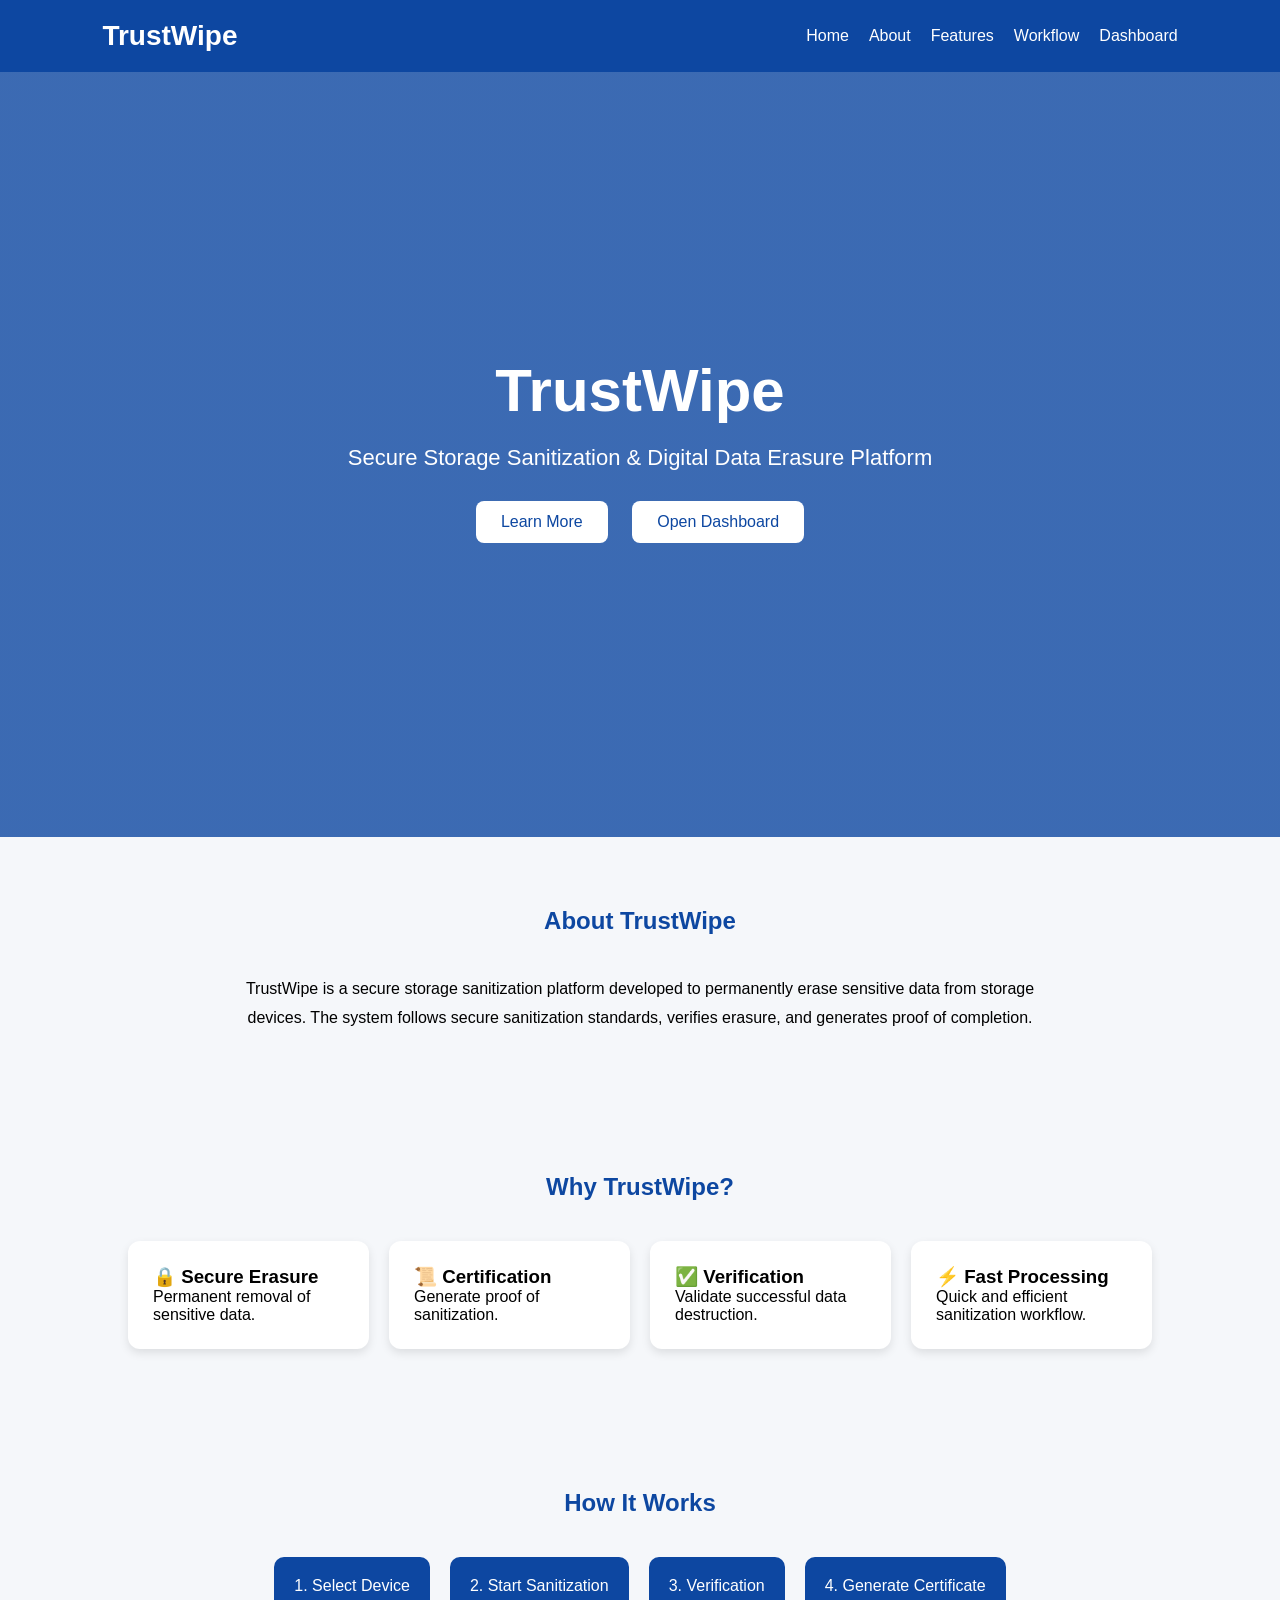
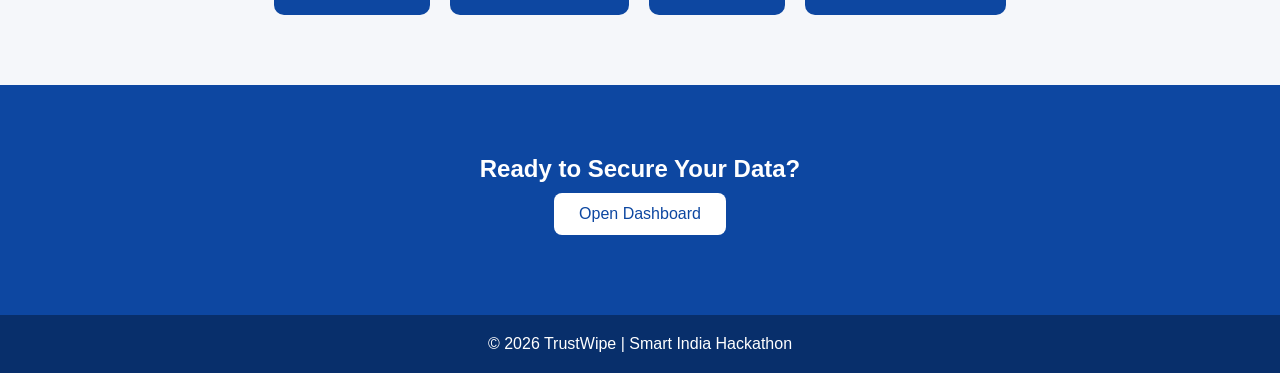
==== frontend/index.html @ 04e93562 "Add TrustWipe fronend website and dashboard" ====
<!DOCTYPE html>
<html lang="en">
<head>
    <meta charset="UTF-8">
    <meta name="viewport" content="width=device-width, initial-scale=1.0">
    <title>TrustWipe</title>

    <link rel="stylesheet" href="css/style.css">
</head>
<body>

<nav>
    <div class="logo">TrustWipe</div>

    <ul>
        <li><a href="#home">Home</a></li>
        <li><a href="#about">About</a></li>
        <li><a href="#features">Features</a></li>
        <li><a href="#workflow">Workflow</a></li>
        <li><a href="dashboard.html">Dashboard</a></li>
    </ul>
</nav>

<section class="hero" id="home">
    <div class="hero-content">
        <h1>TrustWipe</h1>

        <p>
            Secure Storage Sanitization &
            Digital Data Erasure Platform
        </p>

        <a href="#about" class="btn">Learn More</a>
        <a href="dashboard.html" class="btn">Open Dashboard</a>
    </div>
</section>

<section class="section" id="about">
    <h2 class="section-title">About TrustWipe</h2>

    <p class="about-text">
        TrustWipe is a secure storage sanitization platform
        developed to permanently erase sensitive data from
        storage devices. The system follows secure
        sanitization standards, verifies erasure, and
        generates proof of completion.
    </p>
</section>

<section class="section" id="features">

    <h2 class="section-title">Why TrustWipe?</h2>

    <div class="features">

        <div class="card">
            <h3>🔒 Secure Erasure</h3>
            <p>Permanent removal of sensitive data.</p>
        </div>

        <div class="card">
            <h3>📜 Certification</h3>
            <p>Generate proof of sanitization.</p>
        </div>

        <div class="card">
            <h3>✅ Verification</h3>
            <p>Validate successful data destruction.</p>
        </div>

        <div class="card">
            <h3>⚡ Fast Processing</h3>
            <p>Quick and efficient sanitization workflow.</p>
        </div>

    </div>

</section>

<section class="section" id="workflow">

    <h2 class="section-title">How It Works</h2>

    <div class="workflow">

        <div class="step">1. Select Device</div>
        <div class="step">2. Start Sanitization</div>
        <div class="step">3. Verification</div>
        <div class="step">4. Generate Certificate</div>

    </div>

</section>

<section class="cta">

    <h2>Ready to Secure Your Data?</h2>

    <a href="dashboard.html" class="btn">
        Open Dashboard
    </a>

</section>

<footer>
    <p>© 2026 TrustWipe | Smart India Hackathon</p>
</footer>

<script src="js/script.js"></script>

</body>
</html>
---- frontend/css/style.css ----
*{
    margin:0;
    padding:0;
    box-sizing:border-box;
    font-family:Arial,sans-serif;
}

body{
    background:#f5f7fa;
}

nav{
    background:#0D47A1;
    color:white;
    padding:20px 8%;
    display:flex;
    justify-content:space-between;
    align-items:center;
}

.logo{
    font-size:28px;
    font-weight:bold;
}

nav ul{
    display:flex;
    gap:20px;
    list-style:none;
}

nav a{
    color:white;
    text-decoration:none;
}

.hero{
    min-height:85vh;
    display:flex;
    justify-content:center;
    align-items:center;
    text-align:center;
    color:white;
    background:linear-gradient(
    rgba(13,71,161,0.8),
    rgba(13,71,161,0.8));
}

.hero-content h1{
    font-size:60px;
}

.hero-content p{
    margin:20px 0;
    font-size:22px;
}

.btn{
    background:white;
    color:#0D47A1;
    padding:12px 25px;
    text-decoration:none;
    border-radius:8px;
    margin:10px;
    display:inline-block;
}

.section{
    padding:70px 10%;
}

.section-title{
    text-align:center;
    margin-bottom:40px;
    color:#0D47A1;
}

.about-text{
    text-align:center;
    max-width:800px;
    margin:auto;
    line-height:1.8;
}

.features{
    display:grid;
    grid-template-columns:repeat(auto-fit,minmax(220px,1fr));
    gap:20px;
}

.card{
    background:white;
    padding:25px;
    border-radius:12px;
    box-shadow:0 4px 10px rgba(0,0,0,0.1);
}

.workflow{
    display:flex;
    flex-wrap:wrap;
    justify-content:center;
    gap:20px;
}

.step{
    background:#0D47A1;
    color:white;
    padding:20px;
    border-radius:10px;
}

.cta{
    text-align:center;
    background:#0D47A1;
    color:white;
    padding:70px 20px;
}

footer{
    text-align:center;
    padding:20px;
    background:#082f6b;
    color:white;
}

.dashboard-header{
    background:#0D47A1;
    color:white;
    text-align:center;
    padding:25px;
}

.back-btn{
    color:white;
    text-decoration:none;
}

.container{
    width:90%;
    max-width:1000px;
    margin:30px auto;
}

button{
    background:#0D47A1;
    color:white;
    border:none;
    padding:12px 20px;
    border-radius:8px;
    cursor:pointer;
}

.progress-container{
    width:100%;
    height:25px;
    background:#ddd;
    margin-top:20px;
    border-radius:20px;
    overflow:hidden;
}

#progressBar{
    width:0%;
    height:100%;
    background:#4CAF50;
}
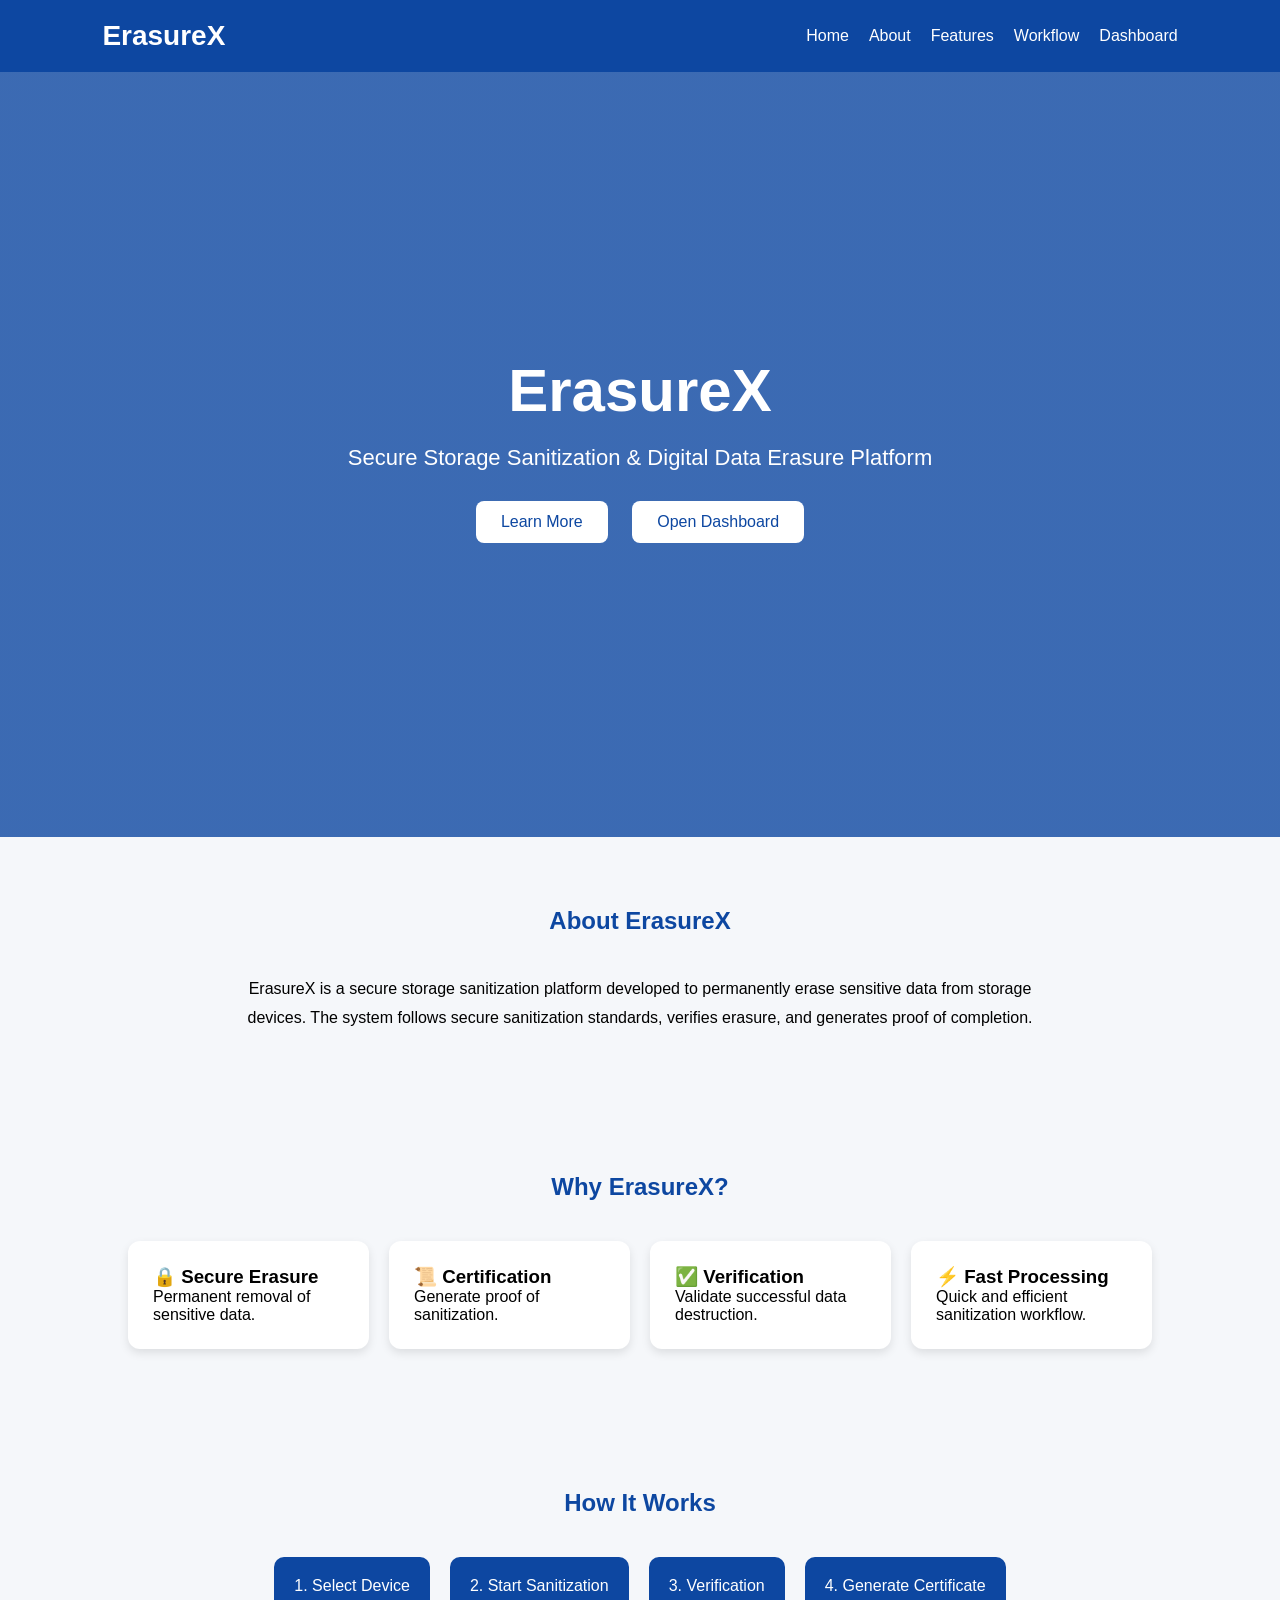
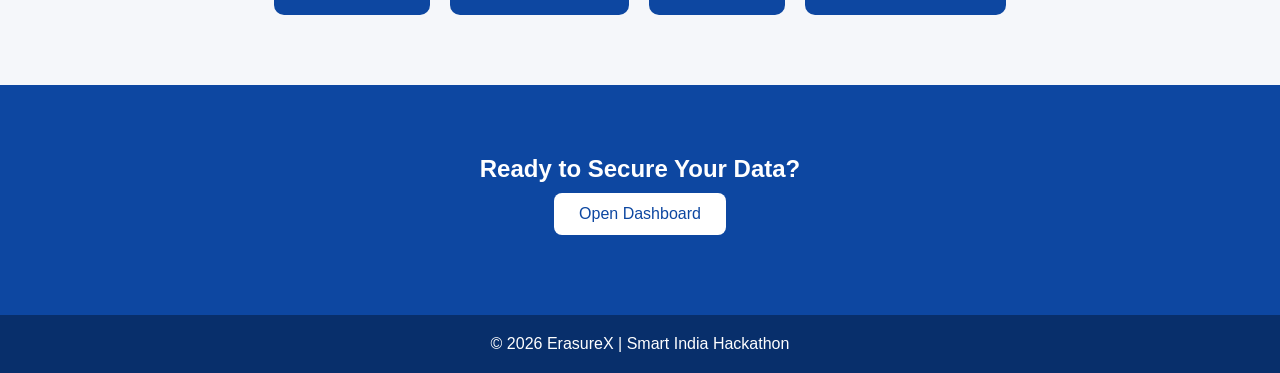
==== commit d8ab7f10: "Finilize ErasureX frontend backend integration" ====
--- a/frontend/index.html
+++ b/frontend/index.html
@@ -3,14 +3,19 @@
 <head>
     <meta charset="UTF-8">
     <meta name="viewport" content="width=device-width, initial-scale=1.0">
-    <title>TrustWipe</title>
+
+    <title>ErasureX</title>
 
     <link rel="stylesheet" href="css/style.css">
 </head>
+
 <body>
 
 <nav>
-    <div class="logo">TrustWipe</div>
+
+    <div class="logo">
+        ErasureX
+    </div>
 
     <ul>
         <li><a href="#home">Home</a></li>
@@ -19,82 +24,147 @@
         <li><a href="#workflow">Workflow</a></li>
         <li><a href="dashboard.html">Dashboard</a></li>
     </ul>
+
 </nav>
 
+
 <section class="hero" id="home">
+
     <div class="hero-content">
-        <h1>TrustWipe</h1>
+
+        <h1>ErasureX</h1>
 
         <p>
             Secure Storage Sanitization &
             Digital Data Erasure Platform
         </p>
 
-        <a href="#about" class="btn">Learn More</a>
-        <a href="dashboard.html" class="btn">Open Dashboard</a>
+        <a href="#about" class="btn">
+            Learn More
+        </a>
+
+        <a href="dashboard.html" class="btn">
+            Open Dashboard
+        </a>
+
     </div>
+
 </section>
 
+
 <section class="section" id="about">
-    <h2 class="section-title">About TrustWipe</h2>
+
+    <h2 class="section-title">
+        About ErasureX
+    </h2>
 
     <p class="about-text">
-        TrustWipe is a secure storage sanitization platform
+
+        ErasureX is a secure storage sanitization platform
         developed to permanently erase sensitive data from
         storage devices. The system follows secure
         sanitization standards, verifies erasure, and
         generates proof of completion.
+
     </p>
+
 </section>
+
 
 <section class="section" id="features">
 
-    <h2 class="section-title">Why TrustWipe?</h2>
+    <h2 class="section-title">
+        Why ErasureX?
+    </h2>
+
 
     <div class="features">
 
+
         <div class="card">
+
             <h3>🔒 Secure Erasure</h3>
-            <p>Permanent removal of sensitive data.</p>
+
+            <p>
+                Permanent removal of sensitive data.
+            </p>
+
         </div>
 
+
         <div class="card">
+
             <h3>📜 Certification</h3>
-            <p>Generate proof of sanitization.</p>
+
+            <p>
+                Generate proof of sanitization.
+            </p>
+
         </div>
 
+
         <div class="card">
+
             <h3>✅ Verification</h3>
-            <p>Validate successful data destruction.</p>
+
+            <p>
+                Validate successful data destruction.
+            </p>
+
         </div>
 
+
         <div class="card">
+
             <h3>⚡ Fast Processing</h3>
-            <p>Quick and efficient sanitization workflow.</p>
+
+            <p>
+                Quick and efficient sanitization workflow.
+            </p>
+
+        </div>
+
+
+    </div>
+
+</section>
+
+
+<section class="section" id="workflow">
+
+    <h2 class="section-title">
+        How It Works
+    </h2>
+
+
+    <div class="workflow">
+
+        <div class="step">
+            1. Select Device
+        </div>
+
+        <div class="step">
+            2. Start Sanitization
+        </div>
+
+        <div class="step">
+            3. Verification
+        </div>
+
+        <div class="step">
+            4. Generate Certificate
         </div>
 
     </div>
 
 </section>
 
-<section class="section" id="workflow">
-
-    <h2 class="section-title">How It Works</h2>
-
-    <div class="workflow">
-
-        <div class="step">1. Select Device</div>
-        <div class="step">2. Start Sanitization</div>
-        <div class="step">3. Verification</div>
-        <div class="step">4. Generate Certificate</div>
-
-    </div>
-
-</section>
 
 <section class="cta">
 
-    <h2>Ready to Secure Your Data?</h2>
+    <h2>
+        Ready to Secure Your Data?
+    </h2>
 
     <a href="dashboard.html" class="btn">
         Open Dashboard
@@ -102,11 +172,17 @@
 
 </section>
 
+
 <footer>
-    <p>© 2026 TrustWipe | Smart India Hackathon</p>
+
+    <p>
+        © 2026 ErasureX | Smart India Hackathon
+    </p>
+
 </footer>
+
 
 <script src="js/script.js"></script>
 
 </body>
-</html>
+</html>
